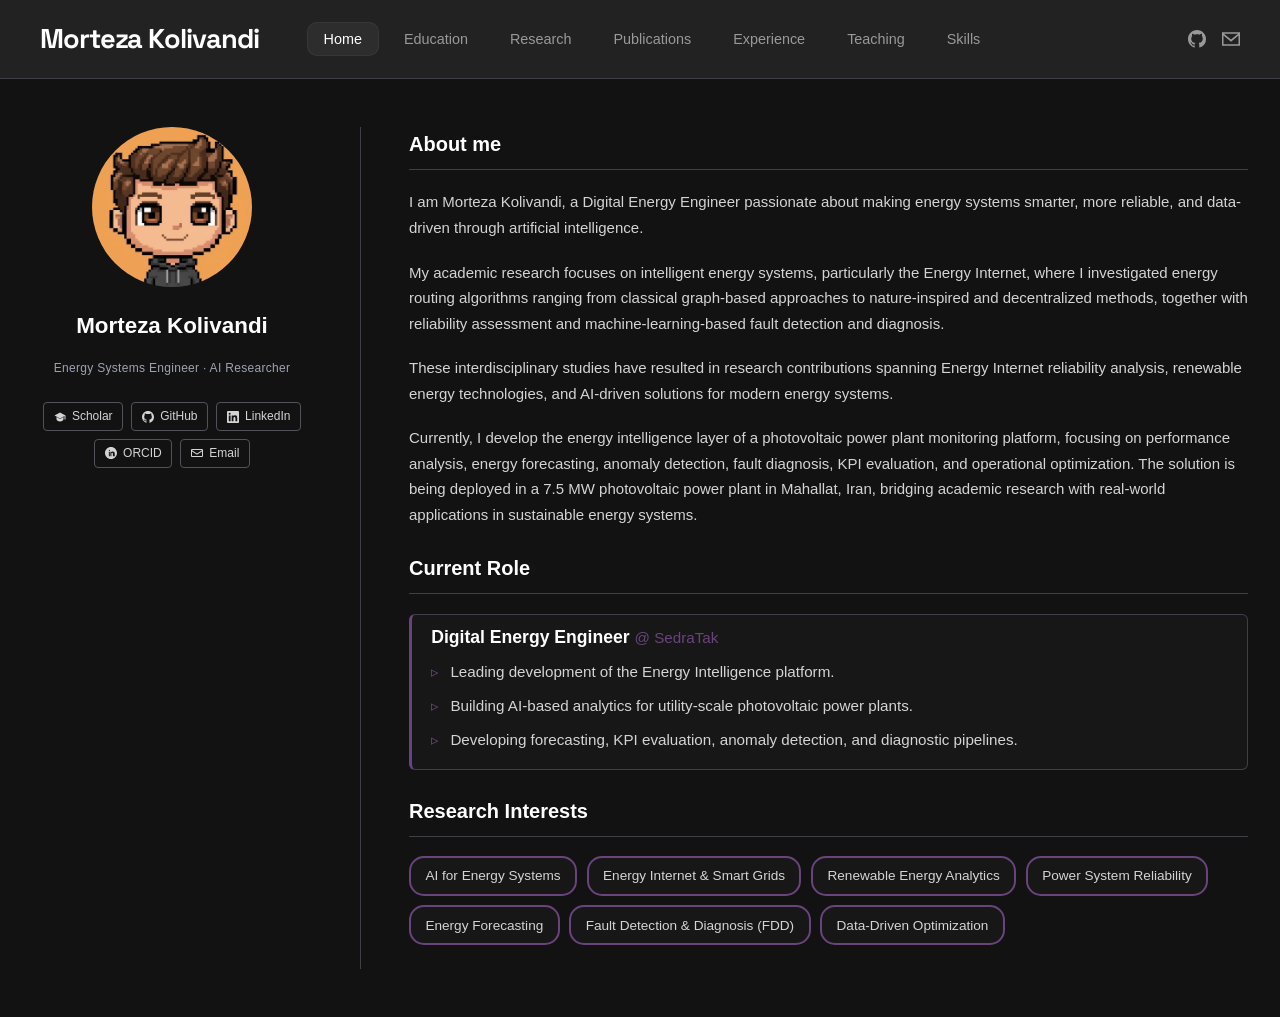
==== index.html @ 804f6b2c "update card pic" ====
<!doctype html>
<html lang="en">
  <head>
    <meta charset="UTF-8" />
    <meta name="viewport" content="width=device-width, initial-scale=1.0" />
    <title>Morteza Kolivandi</title>
    <link rel="stylesheet" href="css/styles.css" />
  </head>
  <body>
    <nav class="navbar">
      <div class="nav-left">
        <a href="#" class="nav-brand">Morteza Kolivandi</a>
        <div class="nav-links">
          <button class="tab-link active" onclick="openTab(event, 'home')">
            Home
          </button>
          <button class="tab-link" onclick="openTab(event, 'education')">
            Education
          </button>
          <button class="tab-link" onclick="openTab(event, 'Research')">
            Research
          </button>
          <button class="tab-link" onclick="openTab(event, 'publications')">
            Publications
          </button>
          <button class="tab-link" onclick="openTab(event, 'experience')">
            Experience
          </button>
          <button class="tab-link" onclick="openTab(event, 'teaching')">
            Teaching
          </button>
          <button class="tab-link" onclick="openTab(event, 'skills')">
            Skills
          </button>
        </div>
      </div>
      <div class="nav-right">
        <a
          href="https://github.com/Mortezano1"
          target="_blank"
          aria-label="GitHub"
        >
          <svg width="18" height="18" viewBox="0 0 24 24" fill="currentColor">
            <path
              d="M12 0C5.37 0 0 5.37 0 12c0 5.31 3.435 9.795 8.205 11.385.6.105.825-.255.825-.57 0-.285-.015-1.23-.015-2.235-3.015.555-3.795-.735-4.035-1.41-.135-.345-.72-1.41-1.23-1.695-.42-.225-1.02-.78-.015-.795.945-.015 1.62.87 1.845 1.23 1.08 1.815 2.805 1.305 3.495.99.105-.78.42-1.305.765-1.605-2.67-.3-5.46-1.335-5.46-5.925 0-1.305.465-2.385 1.23-3.225-.12-.3-.54-1.53.12-3.18 0 0 1.005-.315 3.3 1.23.96-.27 1.98-.405 3-.405s2.04.135 3 .405c2.295-1.56 3.3-1.23 3.3-1.23.66 1.65.24 2.88.12 3.18.765.84 1.23 1.905 1.23 3.225 0 4.605-2.805 5.625-5.475 5.925.435.375.81 1.095.81 2.22 0 1.605-.015 2.895-.015 3.3 0 .315.225.69.825.57A12.02 12.02 0 0024 12c0-6.63-5.37-12-12-12z"
            />
          </svg>
        </a>
        <a href="mailto:mortezakolivandi.ph@gmail.com" aria-label="Email">
          <svg width="18" height="18" viewBox="0 0 24 24" fill="currentColor">
            <path
              d="M0 3v18h24V3H0zm21.518 2L12 12.713 2.482 5h19.036zM2 19V7.183l10 8.392 10-8.392V19H2z"
            />
          </svg>
        </a>
      </div>
    </nav>

    <main class="container">
      <aside class="profile-sidebar">
        <img
          src="assets/images/123.jpeg"
          alt="Morteza Kolivandi"
          class="profile-img"
        />
        <h1 class="profile-name">Morteza Kolivandi</h1>
        <h2 class="profile-subtitle">
          Energy Systems Engineer · AI Researcher
        </h2>
        <div class="social-pills">
          <a
            href="https://scholar.google.com/citations?user=FICYUZIAAAAJ&hl=en&oi=ao"
            class="pill scholar"
            target="_blank"
            rel="noopener noreferrer"
          >
            <svg width="12" height="12" viewBox="0 0 24 24" fill="currentColor">
              <path
                d="M12 3L1 9l11 6 9-4.91V17h2V9L12 3zm0 13L5 12.18V16c0 2.76 3.13 5 7 5s7-2.24 7-5v-3.82L12 16z"
              />
            </svg>
            Scholar
          </a>
          <a
            href="https://github.com/Mortezano1"
            class="pill"
            target="_blank"
            rel="noopener noreferrer"
          >
            <svg width="12" height="12" viewBox="0 0 24 24" fill="currentColor">
              <path
                d="M12 0C5.37 0 0 5.37 0 12c0 5.31 3.435 9.795 8.205 11.385.6.105.825-.255.825-.57 0-.285-.015-1.23-.015-2.235-3.015.555-3.795-.735-4.035-1.41-.135-.345-.72-1.41-1.23-1.695-.42-.225-1.02-.78-.015-.795.945-.015 1.62.87 1.845 1.23 1.08 1.815 2.805 1.305 3.495.99.105-.78.42-1.305.765-1.605-2.67-.3-5.46-1.335-5.46-5.925 0-1.305.465-2.385 1.23-3.225-.12-.3-.54-1.53.12-3.18 0 0 1.005-.315 3.3 1.23.96-.27 1.98-.405 3-.405s2.04.135 3 .405c2.295-1.56 3.3-1.23 3.3-1.23.66 1.65.24 2.88.12 3.18.765.84 1.23 1.905 1.23 3.225 0 4.605-2.805 5.625-5.475 5.925.435.375.81 1.095.81 2.22 0 1.605-.015 2.895-.015 3.3 0 .315.225.69.825.57A12.02 12.02 0 0024 12c0-6.63-5.37-12-12-12z"
              />
            </svg>
            GitHub
          </a>
          <a
            href="https://www.linkedin.com/in/morteza-kolivandi-a50b94207"
            class="pill"
            target="_blank"
            rel="noopener noreferrer"
          >
            <svg width="12" height="12" viewBox="0 0 24 24" fill="currentColor">
              <path
                d="M20.447 20.452h-3.554v-5.569c0-1.328-.027-3.037-1.852-3.037-1.853 0-2.136 1.445-2.136 2.939v5.667H9.351V9h3.414v1.561h.046c.477-.9 1.637-1.85 3.37-1.85 3.601 0 4.267 2.37 4.267 5.455v6.286zM5.337 7.433a2.062 2.062 0 01-2.063-2.065 2.064 2.064 0 112.063 2.065zm1.782 13.019H3.555V9h3.564v11.452zM22.225 0H1.771C.792 0 0 .774 0 1.729v20.542C0 23.227.792 24 1.771 24h20.451C23.2 24 24 23.227 24 22.271V1.729C24 .774 23.2 0 22.222 0h.003z"
              />
            </svg>
            LinkedIn
          </a>
          <a
            href="https://orcid.org/0000-0003-2370-111X"
            class="pill orcid"
            target="_blank"
            rel="noopener noreferrer"
          >
            <svg width="12" height="12" viewBox="0 0 24 24" fill="currentColor">
              <path
                d="M12 0C5.373 0 0 5.373 0 12s5.373 12 12 12 12-5.373 12-12S18.627 0 12 0zm-3.2 5.5a1.2 1.2 0 110 2.4 1.2 1.2 0 010-2.4zm2 13H7.7V9.3h3.1v9.2zm8.1 0h-3.1v-5c0-1.2-.4-2-1.5-2-.8 0-1.2.5-1.4 1-.1.2-.1.5-.1.8v5.2H9.7V9.3h3v1.3c.4-.6 1.2-1.5 3-1.5 2.2 0 3.8 1.4 3.8 4.4v5z"
              />
            </svg>
            ORCID
          </a>
          <a href="mailto:mortezakolivandi.ph@gmail.com" class="pill">
            <svg width="12" height="12" viewBox="0 0 24 24" fill="currentColor">
              <path
                d="M2 4h20a2 2 0 012 2v12a2 2 0 01-2 2H2a2 2 0 01-2-2V6a2 2 0 012-2zm0 2v.5l10 6.5 10-6.5V6H2zm20 12V9l-9.4 6.1a1 1 0 01-1.2 0L2 9v9h20z"
              />
            </svg>
            Email
          </a>
        </div>
      </aside>

      <div class="content-area">
        <section id="home" class="tab-content active">
          <div class="section-block biography-block">
            <h2>About me</h2>
            <p>
              I am Morteza Kolivandi, a Digital Energy Engineer passionate about
              making energy systems smarter, more reliable, and data-driven
              through artificial intelligence.
            </p>
            <p>
              My academic research focuses on intelligent energy systems,
              particularly the Energy Internet, where I investigated energy
              routing algorithms ranging from classical graph-based approaches
              to nature-inspired and decentralized methods, together with
              reliability assessment and machine-learning-based fault detection
              and diagnosis.
            </p>
            <p>
              These interdisciplinary studies have resulted in research
              contributions spanning Energy Internet reliability analysis,
              renewable energy technologies, and AI-driven solutions for modern
              energy systems.
            </p>
            <p>
              Currently, I develop the energy intelligence layer of a
              photovoltaic power plant monitoring platform, focusing on
              performance analysis, energy forecasting, anomaly detection, fault
              diagnosis, KPI evaluation, and operational optimization. The
              solution is being deployed in a 7.5 MW photovoltaic power plant in
              Mahallat, Iran, bridging academic research with real-world
              applications in sustainable energy systems.
            </p>
          </div>

          <div class="section-block">
            <h2>Current Role</h2>
            <div class="role-card">
              <h3 class="role-title">
                Digital Energy Engineer
                <a
                  href="https://sedratak.com"
                  class="role-company"
                  target="_blank"
                  rel="noopener noreferrer"
                >
                  @ SedraTak
                </a>
              </h3>

              <ul class="role-list">
                <li>
                  Leading development of the Energy Intelligence platform.
                </li>
                <li>
                  Building AI-based analytics for utility-scale photovoltaic
                  power plants.
                </li>
                <li>
                  Developing forecasting, KPI evaluation, anomaly detection, and
                  diagnostic pipelines.
                </li>
              </ul>
            </div>
          </div>

          <div class="section-block">
            <h2>Research Interests</h2>

            <div class="tags-container">
              <span class="tag">AI for Energy Systems</span>
              <span class="tag">Energy Internet & Smart Grids</span>
              <span class="tag">Renewable Energy Analytics</span>
              <span class="tag">Power System Reliability</span>
              <span class="tag">Energy Forecasting</span>
              <span class="tag">Fault Detection & Diagnosis (FDD)</span>
              <span class="tag">Data-Driven Optimization</span>
            </div>
          </div>
        </section>

        <section id="education" class="tab-content">
          <div class="education-section-head">
            <div>
              <h2 class="section-title">Education</h2>
              <!-- <p class="section-kicker">ACADEMIC BACKGROUND</p> -->
            </div>

            <div class="education-head-line"></div>
          </div>

          <div class="education-timeline">
            <!-- Master's degree -->
            <article class="education-card education-card-featured">
              <div class="education-marker">
                <div class="education-logo">
                  <img
                    src="assets/images/sharif.png"
                    alt="Sharif University of Technology logo"
                  />
                </div>
              </div>

              <div class="education-content">
                <div class="education-header">
                  <div>
                    <!-- <div class="degree-label">GRADUATE DEGREE</div> -->
                    <h3>M.Sc. in Energy System Engineering</h3>
                    <p class="education-university">
                      Sharif University of Technology
                    </p>
                  </div>

                  <span class="education-date">2020 — 2023</span>
                </div>

                <div class="thesis-box">
                  <!-- <div class="thesis-topline">
                    <span class="thesis-icon">↗</span>
                    <strong>MASTER'S THESIS</strong>
                  </div> -->

                  <h4>
                    Security Analysis and Reliability Evaluation of Energy
                    Internet
                  </h4>

                  <p>
                    Developed a probabilistic framework for reliability
                    assessment of Energy Internet architectures under
                    uncertainty. The research introduced probabilistic energy
                    routing, stochastic modeling of system components, and Monte
                    Carlo simulation to evaluate network resilience and identify
                    critical elements.
                  </p>

                  <a
                    href="/research/probabilistic-energy-routing"
                    class="thesis-link"
                  >
                    Explore research <span>→</span>
                  </a>
                </div>

                <div class="education-tags">
                  <span>Energy Internet</span>
                  <span>Reliability Analysis</span>
                  <span>Probabilistic Modeling</span>
                </div>
              </div>
            </article>

            <!-- Bachelor's degree -->
            <article class="education-card education-card-small">
              <div class="education-marker">
                <div class="education-logo">
                  <img
                    src="assets/images/arak.png"
                    alt="Arak University logo"
                  />
                </div>
              </div>

              <div class="education-content">
                <div class="education-header">
                  <div>
                    <!-- <div class="degree-label">UNDERGRADUATE DEGREE</div> -->
                    <h3>B.Sc. in Physics</h3>
                    <p class="education-university">Arak University</p>
                  </div>

                  <span class="education-date">2015 — 2020</span>
                </div>

                <p class="education-description">
                  Studied fundamental physics, mathematical modeling, and
                  computational methods, providing a strong foundation for
                  interdisciplinary research in energy systems and data-driven
                  engineering.
                </p>

                <div class="education-tags">
                  <span>Physics</span>
                  <span>Mathematical Modeling</span>
                  <span>Scientific Computing</span>
                </div>
              </div>
            </article>
          </div>
        </section>

        <section id="experience" class="tab-content">
          <div class="education-section-head">
            <div>
              <!-- <p class="section-kicker">WORK HISTORY</p> -->
              <h2 class="section-title">Experience</h2>
            </div>
            <div class="education-head-line"></div>
          </div>

          <div class="education-timeline">
            <!-- Job 1: Current Role -->
            <article class="education-card">
              <div class="education-marker">
                <div class="date-range-marker">
                  <span class="date-start">Sep 2025</span>
                  <span class="date-sep">—</span>
                  <span class="date-end current">NOW</span>
                </div>
              </div>

              <div class="education-content">
                <div class="education-header">
                  <div>
                    <h3>Digital Energy Engineer</h3>
                    <p class="education-university">SedraTak</p>
                  </div>
                </div>
                <p class="education-description">
                  Developing AI-driven analytics for a scalable photovoltaic
                  power plant monitoring platform by transforming large-scale
                  SCADA and meteorological data into actionable operational
                  insights. Designed data pipelines, performance analytics,
                  forecasting, anomaly detection, and fault diagnosis modules,
                  enabling continuous performance assessment and data-driven
                  operational optimization. The platform has been successfully
                  deployed at a 7.5 MW solar power plant in Mahallat, serving as
                  the foundation for broader deployment across utility-scale
                  photovoltaic assets.
                </p>
                <a href="/research/xxx" class="thesis-link">
                  Explore research <span>→</span>
                </a>
              </div>
            </article>

            <!-- Job 2: Applied Energy Analyst -->
            <article class="education-card">
              <div class="education-marker">
                <div class="date-range-marker">
                  <span class="date-start">Jan 2025</span>
                  <span class="date-sep">—</span>
                  <span class="date-end">Aug 2025</span>
                </div>
              </div>

              <div class="education-content">
                <div class="education-header">
                  <div>
                    <h3>Applied Energy Analyst</h3>
                    <p class="education-university">
                      Sharif Energy, Water and Environment Institute (SEWEI)
                    </p>
                  </div>
                </div>
                <p class="education-description">
                  Developed and spearheaded an executive plan to transform the
                  SEWEI building into a Green Building. This involved a
                  comprehensive energy audit and predictive modeling to optimize
                  efficiency, resulting in the proposed deployment of 100 kW
                  rooftop PVs and a 15% reduction in annual energy consumption.
                </p>
              </div>
            </article>

            <!-- Job 3: R&D Engineer -->
            <article class="education-card">
              <div class="education-marker">
                <div class="date-range-marker">
                  <span class="date-start">2023</span>
                  <!-- <span class="date-sep">—</span>
                  <span class="date-end">2023</span> -->
                </div>
              </div>

              <div class="education-content">
                <div class="education-header">
                  <div>
                    <h3>Research and Development Engineer</h3>
                    <p class="education-university">
                      Sharif University of Technology
                    </p>
                  </div>
                </div>
                <p class="education-description">
                  Developed and validated a robust FDD model (Tree-Based ML) for
                  CO2 refrigeration systems. Achieved 99% F1-score using minimal
                  sensors (RFA) and demonstrated superior resilience: 85%
                  accuracy under 3 dB noise and 79% performance retention under
                  sensor failure (XGBoost).
                </p>
              </div>
            </article>

            <!-- Job 4: Consulting Projects -->
            <article class="education-card">
              <div class="education-marker">
                <div class="date-range-marker">
                  <span class="date-start">2021</span>
                  <span class="date-sep">—</span>
                  <span class="date-end">2023</span>
                </div>
              </div>

              <div class="education-content">
                <div class="education-header">
                  <div>
                    <h3>Consulting Research Projects</h3>
                    <p class="education-university">
                      Net-Zero Energy Building Optimization
                    </p>
                  </div>
                </div>
                <p class="education-description">
                  Applied Multi-Objective Mixed-Integer Linear Programming
                  (MILP) in GAMS to optimize NZEB design and operational
                  parameters, with a specific focus on differences in consumer
                  behavior across diverse climate conditions.
                </p>
              </div>
            </article>
          </div>
        </section>

        <section id="skills" class="tab-content">
          <div class="skill-tree" id="skillTree">
            <div class="skill-tree-trunk"></div>

            <ul class="skill-branch-list">
              <!-- Energy Engineering -->
              <li class="skill-branch" data-index="01">
                <button class="skill-branch-toggle" aria-expanded="false">
                  <span class="skill-branch-dot"></span>
                  <span class="skill-branch-label">Energy Engineering</span>
                  <span class="skill-branch-caret">
                    <svg width="14" height="14" viewBox="0 0 24 24" fill="none">
                      <path
                        d="M9 6l6 6-6 6"
                        stroke="currentColor"
                        stroke-width="2.2"
                        stroke-linecap="round"
                        stroke-linejoin="round"
                      />
                    </svg>
                  </span>
                </button>

                <div class="skill-leaf-wrapper">
                  <ul class="skill-leaf-list">
                    <li>
                      <span class="skill-leaf-connector"></span
                      ><span class="skill-leaf-text"
                        >Smart Grids & Energy Internet</span
                      >
                    </li>
                    <li>
                      <span class="skill-leaf-connector"></span
                      ><span class="skill-leaf-text">Photovoltaic Systems</span>
                    </li>
                    <li>
                      <span class="skill-leaf-connector"></span
                      ><span class="skill-leaf-text"
                        >Distributed Energy Resources</span
                      >
                    </li>
                    <li>
                      <span class="skill-leaf-connector"></span
                      ><span class="skill-leaf-text"
                        >Power System Reliability</span
                      >
                    </li>
                    <li>
                      <span class="skill-leaf-connector"></span
                      ><span class="skill-leaf-text">Energy Storage</span>
                    </li>
                    <li>
                      <span class="skill-leaf-connector"></span
                      ><span class="skill-leaf-text"
                        >Building Energy Systems</span
                      >
                    </li>
                  </ul>
                </div>
              </li>

              <!-- Artificial Intelligence -->
              <li class="skill-branch" data-index="02">
                <button class="skill-branch-toggle" aria-expanded="false">
                  <span class="skill-branch-dot"></span>
                  <span class="skill-branch-label"
                    >Artificial Intelligence</span
                  >
                  <span class="skill-branch-caret">
                    <svg width="14" height="14" viewBox="0 0 24 24" fill="none">
                      <path
                        d="M9 6l6 6-6 6"
                        stroke="currentColor"
                        stroke-width="2.2"
                        stroke-linecap="round"
                        stroke-linejoin="round"
                      />
                    </svg>
                  </span>
                </button>

                <div class="skill-leaf-wrapper">
                  <ul class="skill-leaf-list">
                    <li>
                      <span class="skill-leaf-connector"></span
                      ><span class="skill-leaf-text">Machine Learning</span>
                    </li>
                    <li>
                      <span class="skill-leaf-connector"></span
                      ><span class="skill-leaf-text"
                        >Time-Series Forecasting</span
                      >
                    </li>
                    <li>
                      <span class="skill-leaf-connector"></span
                      ><span class="skill-leaf-text"
                        >Fault Detection & Diagnosis</span
                      >
                    </li>
                    <li>
                      <span class="skill-leaf-connector"></span
                      ><span class="skill-leaf-text">Anomaly Detection</span>
                    </li>
                    <li>
                      <span class="skill-leaf-connector"></span
                      ><span class="skill-leaf-text">Predictive Analytics</span>
                    </li>
                    <li>
                      <span class="skill-leaf-connector"></span
                      ><span class="skill-leaf-text">Deep Learning</span>
                    </li>
                  </ul>
                </div>
              </li>

              <!-- Scientific Computing -->
              <li class="skill-branch" data-index="03">
                <button class="skill-branch-toggle" aria-expanded="false">
                  <span class="skill-branch-dot"></span>
                  <span class="skill-branch-label">Mathematical Modeling</span>
                  <span class="skill-branch-caret">
                    <svg width="14" height="14" viewBox="0 0 24 24" fill="none">
                      <path
                        d="M9 6l6 6-6 6"
                        stroke="currentColor"
                        stroke-width="2.2"
                        stroke-linecap="round"
                        stroke-linejoin="round"
                      />
                    </svg>
                  </span>
                </button>

                <div class="skill-leaf-wrapper">
                  <ul class="skill-leaf-list">
                    <li>
                      <span class="skill-leaf-connector"></span
                      ><span class="skill-leaf-text">Optimization</span>
                    </li>
                    <li>
                      <span class="skill-leaf-connector"></span
                      ><span class="skill-leaf-text">Stochastic Modeling</span>
                    </li>
                    <li>
                      <span class="skill-leaf-connector"></span
                      ><span class="skill-leaf-text">Graph Theory</span>
                    </li>
                    <li>
                      <span class="skill-leaf-connector"></span
                      ><span class="skill-leaf-text"
                        >Monte Carlo Simulation</span
                      >
                    </li>
                    <li>
                      <span class="skill-leaf-connector"></span
                      ><span class="skill-leaf-text"
                        >Uncertainty Quantification</span
                      >
                    </li>
                    <li>
                      <span class="skill-leaf-connector"></span
                      ><span class="skill-leaf-text">Network Modeling</span>
                    </li>
                    <li>
                      <span class="skill-leaf-connector"></span
                      ><span class="skill-leaf-text">Multi-Agent Systems</span>
                    </li>
                  </ul>
                </div>
              </li>

              <!-- Software & Data Engineering -->
              <li class="skill-branch" data-index="04">
                <button class="skill-branch-toggle" aria-expanded="false">
                  <span class="skill-branch-dot"></span>
                  <span class="skill-branch-label"
                    >Software & Data Engineering</span
                  >
                  <span class="skill-branch-caret">
                    <svg width="14" height="14" viewBox="0 0 24 24" fill="none">
                      <path
                        d="M9 6l6 6-6 6"
                        stroke="currentColor"
                        stroke-width="2.2"
                        stroke-linecap="round"
                        stroke-linejoin="round"
                      />
                    </svg>
                  </span>
                </button>

                <div class="skill-leaf-wrapper">
                  <ul class="skill-leaf-list">
                    <li>
                      <span class="skill-leaf-connector"></span
                      ><span class="skill-leaf-text">Python & FastAPI</span>
                    </li>
                    <li>
                      <span class="skill-leaf-connector"></span
                      ><span class="skill-leaf-text"
                        >PostgreSQL & TimescaleDB</span
                      >
                    </li>
                    <li>
                      <span class="skill-leaf-connector"></span
                      ><span class="skill-leaf-text">REST APIs</span>
                    </li>
                    <li>
                      <span class="skill-leaf-connector"></span
                      ><span class="skill-leaf-text"
                        >SCADA Data Processing</span
                      >
                    </li>
                    <li>
                      <span class="skill-leaf-connector"></span
                      ><span class="skill-leaf-text">Docker & Linux</span>
                    </li>
                    <li>
                      <span class="skill-leaf-connector"></span
                      ><span class="skill-leaf-text">Git</span>
                    </li>
                  </ul>
                </div>
              </li>
            </ul>
          </div>
        </section>

        <section id="Research" class="tab-content">
          <div class="education-section-head">
            <div>
              <!-- <p class="section-kicker">SCIENTIFIC CONTRIBUTIONS</p> -->
              <h2 class="section-title">Research</h2>
            </div>
            <div class="education-head-line"></div>
          </div>

          <div class="research-grid">
            <article class="research-card">
              <div class="research-image-wrapper">
                <img
                  src="assets/images/IEEE9Bus.png"
                  alt="Probabilistic Energy Routing"
                  class="research-image"
                />
                <div class="research-tag">ENERGY INTERNET</div>
              </div>
              <div class="research-info">
                <h3 class="research-card-title">
                  Probabilistic Energy Routing
                </h3>
                <p class="research-card-summary">
                  Developing reliable routing frameworks for Energy Internet
                  platforms, leveraging probabilistic modeling to manage load
                  uncertainty.
                </p>

                <div class="research-action-area">
                  <a
                    href="/research/probabilistic-energy-routing"
                    class="thesis-link"
                  >
                    <span>Read Project Details</span>
                    <svg
                      xmlns="http://www.w3.org/2000/svg"
                      width="16"
                      height="16"
                      viewBox="0 0 24 24"
                      fill="none"
                      stroke="currentColor"
                      stroke-width="2"
                      stroke-linecap="round"
                      stroke-linejoin="round"
                    >
                      <line x1="7" y1="17" x2="17" y2="7"></line>
                      <polyline points="7 7 17 7 17 17"></polyline>
                    </svg>
                  </a>
                </div>
              </div>
            </article>

            <!-- کارت دوم -->
            <article class="research-card">
              <div class="research-image-wrapper">
                <img
                  src="assets/images/research-reliability.jpg"
                  alt="PV Reliability Assessment"
                  class="research-image"
                />
                <div class="research-tag">RELIABILITY</div>
              </div>
              <div class="research-info">
                <h3 class="research-card-title">PV Reliability Assessment</h3>
                <p class="research-card-summary">
                  Fault Detection and Diagnosis (FDD) algorithms for large-scale
                  photovoltaic installations, optimizing operational lifetime.
                </p>
                <div class="research-action-area">
                  <a href="/research/pv-reliability" class="thesis-link">
                    <span>Read Project Details</span>
                    <svg
                      xmlns="http://www.w3.org/2000/svg"
                      width="16"
                      height="16"
                      viewBox="0 0 24 24"
                      fill="none"
                      stroke="currentColor"
                      stroke-width="2"
                      stroke-linecap="round"
                      stroke-linejoin="round"
                    >
                      <line x1="7" y1="17" x2="17" y2="7"></line>
                      <polyline points="7 7 17 7 17 17"></polyline>
                    </svg>
                  </a>
                </div>
              </div>
            </article>

            <!-- کارت سوم -->
            <article class="research-card">
              <div class="research-image-wrapper">
                <img
                  src="assets/images/research-quantum.jpg"
                  alt="Quantum Thermodynamics"
                  class="research-image"
                />
                <div class="research-tag">PHYSICS</div>
              </div>
              <div class="research-info">
                <h3 class="research-card-title">Quantum Thermodynamics</h3>
                <p class="research-card-summary">
                  Investigating fundamental quantum mechanics limits on energy
                  exchange and thermal equilibrium in micro-scale routing
                  devices.
                </p>
                <div class="research-action-area">
                  <a href="/research/quantum-thermo" class="thesis-link">
                    <span>Explore Theory</span>
                    <svg
                      xmlns="http://www.w3.org/2000/svg"
                      width="16"
                      height="16"
                      viewBox="0 0 24 24"
                      fill="none"
                      stroke="currentColor"
                      stroke-width="2"
                      stroke-linecap="round"
                      stroke-linejoin="round"
                    >
                      <line x1="7" y1="17" x2="17" y2="7"></line>
                      <polyline points="7 7 17 7 17 17"></polyline>
                    </svg>
                  </a>
                </div>
              </div>
            </article>

            <article class="research-card">
              <div class="research-image-wrapper">
                <img
                  src="assets/images/stochastic-optimization-energy-hub/ConsumptionProfile.png"
                  alt="Stochastic Optimization in Multi-Carrier Energy Hub"
                  class="research-image"
                />
                <div class="research-tag">STOCHASTIC OPTIMIZATION</div>
              </div>
              <div class="research-info">
                <h3 class="research-card-title">
                  Stochastic Optimization in Multi-Carrier Energy Hub
                </h3>
                <p class="research-card-summary">
                  Developed a robust stochastic optimization framework for
                  multi-carrier energy hubs, incorporating electrical energy
                  storage degradation to improve long-term planning and achieve
                  a 7.4% improvement in economic performance.
                </p>

                <div class="research-action-area">
                  <a
                    href="/research/stochastic-optimization-energy-hub/"
                    class="thesis-link"
                  >
                    <span>Read Project Details</span>
                    <svg
                      xmlns="http://www.w3.org/2000/svg"
                      width="16"
                      height="16"
                      viewBox="0 0 24 24"
                      fill="none"
                      stroke="currentColor"
                      stroke-width="2"
                      stroke-linecap="round"
                      stroke-linejoin="round"
                    >
                      <line x1="7" y1="17" x2="17" y2="7"></line>
                      <polyline points="7 7 17 7 17 17"></polyline>
                    </svg>
                  </a>
                </div>
              </div>
            </article>
          </div>
        </section>

        <section id="publications" class="tab-content">
          <div class="education-section-head">
            <div>
              <h2 class="section-title">Publications</h2>
            </div>
            <div class="education-head-line"></div>
          </div>

          <!-- 1. Preprints & Ongoing Research -->
          <div class="publication-group">
            <h3 class="publication-group-title">Ongoing Research</h3>

            <ul class="publication-list">
              <li class="publication-item">
                <span class="publication-year">Ongoing</span>

                <div class="publication-body">
                  <h3 class="publication-title">
                    Enhancing Energy Internet Efficiency: Probabilistic Energy
                    Routing and Reliability Assessment Using Graph Theory
                  </h3>

                  <p class="publication-authors">
                    <strong>M. Kolivandi</strong> and A. R. Ghahnavieh
                  </p>

                  <p class="publication-venue">
                    <em>In preparation</em>
                  </p>

                  <div class="publication-links">
                    <button
                      type="button"
                      class="publication-link abstract-btn"
                      aria-expanded="false"
                      onclick="toggleAbstract(this)"
                    >
                      Abstract
                    </button>
                  </div>

                  <div class="abstract-content">
                    <p>
                      This ongoing research develops a graph-theoretic framework
                      for probabilistic energy routing in local Energy Internet
                      systems. The study aims to improve operational efficiency
                      while assessing network reliability under uncertain
                      generation, demand, and component availability.
                    </p>
                  </div>
                </div>
              </li>
              <li class="publication-item">
                <span class="publication-year">2025</span>

                <div class="publication-body">
                  <h3 class="publication-title">
                    Enhancing Fault Detection in CO2 Refrigeration Systems:
                    Optimal Sensor Selection and Robustness Analysis Using
                    Tree-Based Machine Learning
                  </h3>

                  <p class="publication-authors">
                    M. K. Farahani, <strong>M. Kolivandi</strong>, A. R.
                    Ghahnavieh, and M. Talaei
                  </p>

                  <p class="publication-venue">
                    <em>arXiv:2503.17694</em>, 2025
                  </p>

                  <div class="publication-links">
                    <a
                      href="https://doi.org/10.48550/arXiv.2503.17694"
                      target="_blank"
                      rel="noopener noreferrer"
                      class="publication-link"
                    >
                      DOI
                    </a>

                    <button
                      type="button"
                      class="publication-link abstract-btn"
                      aria-expanded="false"
                      onclick="toggleAbstract(this)"
                    >
                      Abstract
                    </button>
                  </div>

                  <div class="abstract-content">
                    <p>
                      This study investigates the reliability and robustness of
                      data-driven Fault Detection and Diagnosis (FDD) models for
                      CO2 refrigeration systems (CO2-RS) in supermarkets,
                      focusing on optimal sensor selection and resilience
                      against sensor noise. Employing tree-based machine
                      learning algorithms—Random Forest (RF), XGBoost, CatBoost,
                      and LightGBM—we developed FDD models to classify six
                      common faults in a laboratory-scale CO2-RS. The Recursive
                      Feature Addition (RFA) approach identified optimal sensor
                      sets, achieving a 99% F1-score with minimal sensors: four
                      for RF, seven for XGBoost, five for CatBoost, and five for
                      LightGBM. Condenser-side sensors consistently ranked as
                      critical for fault detection. Robustness was assessed by
                      injecting Additive White Gaussian Noise (AWGN) at a
                      signal-to-noise ratio (SNR) of 3 dB into the most
                      important sensor, with XGBoost demonstrating superior
                      resilience at 85.24%, followed by CatBoost (57.07%),
                      LightGBM (49.1%), and RF (49.46%). Sensitivity analysis
                      across high-SNR (10 dB), low-SNR (0 dB), and sensor
                      failure scenarios revealed XGBoost’s robustnesspeaking at
                      90.23% and retaining 79% under failure, contrasting with
                      sharper declines in other models. These findings highlight
                      a trade-off between sensor count, cost, and reliability,
                      with larger ensembles enhancing noise resilience. This
                      work bridges gaps in FDD literature by integrating sensor
                      optimization with comprehensive robustness analysis,
                      offering a practical framework for improving energy
                      efficiency and fault management in CO2-RS. Future efforts
                      could explore adaptive SNR thresholds and redundant sensor
                      configurations to enhance real-world applicability.
                    </p>
                  </div>
                </div>
              </li>
            </ul>
          </div>

          <!-- 2. Journal Publications -->
          <div class="publication-group">
            <h3 class="publication-group-title">Journal Publications</h3>

            <ul class="publication-list">
              <li class="publication-item">
                <span class="publication-year">2023</span>

                <div class="publication-body">
                  <h3 class="publication-title">
                    Investigations of Performance Improvements on the Evacuated
                    Tube Solar Collector with and Without the Incorporation of
                    Preheater through Various Engineering Approaches
                  </h3>

                  <p class="publication-authors">
                    S. H. Danook, H. A. Z. AL-bonsrulah, V. Raja,
                    <strong>M. Kolivandi</strong>, A. Aghadadashi, and M.
                    Al-Bahrani
                  </p>

                  <p class="publication-venue">
                    <em>IET Renewable Power Generation</em>, vol. 17, no. 3, pp.
                    563–578, Feb. 2023
                  </p>

                  <div class="publication-links">
                    <a
                      href="https://doi.org/10.1049/RPG2.12615"
                      target="_blank"
                      rel="noopener noreferrer"
                      class="publication-link"
                    >
                      DOI
                    </a>

                    <button
                      type="button"
                      class="publication-link abstract-btn"
                      aria-expanded="false"
                      onclick="toggleAbstract(this)"
                    >
                      Abstract
                    </button>
                  </div>

                  <div class="abstract-content">
                    <p>
                      Solar irradiation is a clean form of energy, and
                      absorption cooling systems powered by solar energy allow
                      for significant energy savings. In the future, the demand
                      for renewable energy may be the most effective way to
                      serve clean energy, especially in Iraq, which has an
                      excellent geographical location. In this research work,
                      the performances of solar collector with and without of
                      preheater have been evaluated. When compared to flat plate
                      collectors at temperatures above 80°C, glass evacuated
                      tube solar collectors provide the combined effects of a
                      highly selective surface coating and vacuum insulation of
                      the absorber element, resulting in a high heat extraction
                      efficiency. Firstly, the Evacuated Vacuum Tube Solar
                      Collector (EVTSC) was tested through experimentation.
                      Secondly, Computational Fluid Dynamics (CFD) approach has
                      been involved in this EVTSC system and thereby the
                      conductive, convective and radiation based heat transfers
                      are computed. Additionally, all possible with inclusive
                      preheater cases are computationally investigated,
                      thereafter the comprehensive report is prepared though
                      validated computational procedures. Finally, the maximum
                      efficiency is observed to be 53% without using a preheater
                      and 61.8% with the usage of the preheater. The increase in
                      efficiency using the preheater is found to be 16.6%.
                    </p>
                  </div>
                </div>
              </li>
            </ul>
          </div>

          <!-- 3. Conference Proceedings -->
          <div class="publication-group">
            <h3 class="publication-group-title">Conference Proceedings</h3>

            <ul class="publication-list">
              <li class="publication-item">
                <span class="publication-year">2024</span>

                <div class="publication-body">
                  <h3 class="publication-title">
                    Probabilistic Energy Routing Algorithm Enabling Reliability
                    Assessment in Local Energy Internet
                  </h3>

                  <p class="publication-authors">
                    <strong>M. Kolivandi</strong>, M. K. Farahani, and A. R.
                    Ghahnavieh
                  </p>

                  <p class="publication-venue">
                    In
                    <em
                      >Proceedings of the 9th International Conference on
                      Technology and Energy Management (ICTEM)</em
                    >, 2024
                  </p>

                  <div class="publication-links">
                    <a
                      href="https://doi.org/10.1109/ICTEM60690.2024.10631934"
                      target="_blank"
                      rel="noopener noreferrer"
                      class="publication-link"
                    >
                      DOI
                    </a>

                    <button
                      type="button"
                      class="publication-link abstract-btn"
                      aria-expanded="false"
                      onclick="toggleAbstract(this)"
                    >
                      Abstract
                    </button>
                  </div>

                  <div class="abstract-content">
                    <p>
                      Energy systems require a network to effectively connect
                      various technologies and ensure correct integration from
                      supply to demand for maximum utilization as technologies
                      advance at an increasing rate. The Energy Internet (EI)
                      concept has been developed as a framework for
                      interconnecting all the technologies which aims to enhance
                      energy transmission efficiency and optimize power
                      dispatching. Since the Energy Router (ER) is the main
                      equipment for the EI, adoption of an effective energy
                      routing algorithm is crucial for efficient power
                      transmission across the EI network. This study proposes a
                      Probabilistic Energy Routing (PER) that determines the
                      optimal route based on the probability of failure and
                      reliability indices for further evaluation. The
                      significance of this issue becomes noticeable during
                      critical power transmission, such as when delivering
                      energy to hospitals. The PER method considers the
                      challenges of congestion management, failure in power
                      transmission lines, and ERs, which can have multiple
                      sources, and solves the problem as a whole in cases of
                      transmission from several suppliers. To improve the
                      simulation in electricity transmission lines, a load is
                      effectively represented by the normal distribution
                      function. Subsequently, case evaluations that demonstrate
                      the applicability of the suggested strategy are used to
                      validate the routing system.
                    </p>
                  </div>
                </div>
              </li>

              <li class="publication-item">
                <span class="publication-year">2024</span>

                <div class="publication-body">
                  <h3 class="publication-title">
                    Comparative Analysis of Energy Efficiency Evaluation Methods
                    for Buildings: ISO 13790 vs. EnergyPlus Simulation
                  </h3>

                  <p class="publication-authors">
                    M. K. Farahani, <strong>M. Kolivandi</strong>, and A. R.
                    Ghahnavieh
                  </p>

                  <p class="publication-venue">
                    In
                    <em
                      >Proceedings of the 9th International Conference on
                      Technology and Energy Management (ICTEM)</em
                    >, 2024
                  </p>

                  <div class="publication-links">
                    <a
                      href="https://doi.org/10.1109/ICTEM60690.2024.10631972"
                      target="_blank"
                      rel="noopener noreferrer"
                      class="publication-link"
                    >
                      DOI
                    </a>

                    <button
                      type="button"
                      class="publication-link abstract-btn"
                      aria-expanded="false"
                      onclick="toggleAbstract(this)"
                    >
                      Abstract
                    </button>
                  </div>

                  <div class="abstract-content">
                    <p>
                      In light of global efforts to enhance building energy
                      efficiency and foster sustainable practices, the
                      establishment of standardized methodologies for evaluating
                      energy performance has gained international attention. The
                      study employs the ISO 13790 method to scrutinize monthly
                      heating energy calculations, with rigorous validation
                      through dynamic simulation using EnergyPlus software.
                      Focusing on the Energy faculty at Sharif University of
                      Technology as a case study, the study unveils significant
                      disparities between the heating energy estimations derived
                      from the ISO 13790 standard and dynamic simulation.
                      Intriguingly, this investigation extends its purview to
                      diverse geographic contexts, encompassing the cities of
                      Tehran, Tabriz, and Kashan, as well as orientations in all
                      four cardinal directions. The findings, assessed using
                      relative error and root mean square error metrics,
                      illuminate the variances in computed energy demands,
                      providing valuable insights into the accuracy of the ISO
                      13790 approach.
                    </p>
                  </div>
                </div>
              </li>

              <li class="publication-item">
                <span class="publication-year">2023</span>

                <div class="publication-body">
                  <h3 class="publication-title">
                    Numerical and Analytical Approaches to Assessing the
                    Reliability of Routing Algorithm in Energy Internet
                  </h3>

                  <p class="publication-authors">
                    <strong>M. Kolivandi</strong> and A. R. Ghahnavieh
                  </p>

                  <p class="publication-venue">
                    In
                    <em
                      >Proceedings of the 7th International Conference on
                      Reliability and Safety Engineering (ICRSE)</em
                    >, Sep. 2023
                  </p>

                  <div class="publication-links">
                    <button
                      type="button"
                      class="publication-link abstract-btn"
                      aria-expanded="false"
                      onclick="toggleAbstract(this)"
                    >
                      Abstract
                    </button>
                  </div>

                  <div class="abstract-content">
                    <p>
                      The Energy Internet (EI) is a comprehensive and integrated
                      system that encompasses various aspects of energy
                      production, storage, transmission, conversion, and
                      utilization. It involves a diverse set of technologies
                      such as resources, devices, equipment, systems,
                      communication, and information. A suitable index
                      evaluation method that covers three dimensions: energy,
                      economy, and network-system needs to be established to
                      evaluate the performance and development of the EI in
                      different regions and scenarios. Such a method can provide
                      guidance and feedback for the optimization and
                      sustainability of the EI. In this article, one aspect of
                      the index evaluation method is focused on: the reliability
                      assessment of a local EI that incorporates multiple energy
                      systems. The power system is considered as the core
                      component of the local EI and its interaction with other
                      energy systems such as heat and gas are examined. The
                      problem of power transmission failures that may occur due
                      to various factors such as weather conditions and
                      equipment faults. A reliability assessment method that
                      considers multiple power suppliers with different
                      transmission paths and load distributions is proposed
                      which is assessed through Monte Carlo simulation and
                      Markov model. The normal distribution function is used to
                      model the load fluctuations in each transmission line and
                      the power allocation among different paths is optimized.
                      the case study is then presented to demonstrate the
                      effectiveness and applicability of the proposed method.
                      The results show that by using two transmission paths with
                      equal power ratios, the power loss can be significantly
                      reduced and the reliability of power delivery can be
                      improved when there is a high load demand on the lines.
                    </p>
                  </div>
                </div>
              </li>
            </ul>
          </div>
        </section>
        <section id="teaching" class="tab-content">
          <div class="education-section-head">
            <div>
              <h2 class="section-title">Teaching Experience</h2>
            </div>
            <div class="education-head-line"></div>
          </div>

          <div class="education-timeline">
            <!-- Course 1: Reliability and Risk Analysis -->
            <article class="education-card">
              <div class="education-marker">
                <div class="date-range-marker">
                  <span class="date-start">Spring</span>
                  <span class="date-end">2023</span>
                </div>
              </div>
              <div class="education-content">
                <div class="education-header">
                  <div>
                    <h3>Teaching Assistant</h3>
                    <p class="education-university">
                      Reliability and Risk Analysis | Department of Energy
                      Engineering, Sharif University of Technology
                    </p>
                  </div>
                </div>
                <p class="education-description">
                  Conducted comprehensive weekly review sessions, holding
                  interactive problem-solving workshops, and facilitated the
                  core delivery of probabilistic risk evaluation methods.
                  Managed student evaluations by designing and grading academic
                  assignments, midterms, and final project submissions.
                </p>
                <div class="education-tags">
                  <span>Reliability Analysis</span>
                  <span>Risk Assessment</span>
                  <span>Probabilistic Modeling</span>
                  <span>Fault Tree Analysis (FTA)</span>
                </div>
              </div>
            </article>
            <!-- Course 3: Energy Management in Building -->
            <article class="education-card">
              <div class="education-marker">
                <div class="date-range-marker">
                  <span class="date-start">Fall</span>
                  <span class="date-end">2022</span>
                </div>
              </div>
              <div class="education-content">
                <div class="education-header">
                  <div>
                    <h3>Teaching Assistant</h3>
                    <p class="education-university">
                      Energy Management in Building | Department of Energy
                      Engineering, Sharif University of Technology
                    </p>
                  </div>
                </div>
                <p class="education-description">
                  Prepared and delivered weekly interactive tutorials focusing
                  on building physics, energy-efficient HVAC designs, and
                  building performance analysis. Directly guided undergraduate
                  and graduate students in building energy simulation modeling
                  using professional software, and assessed final project
                  reports and homework submissions.
                </p>
                <div class="education-tags">
                  <span>Energy Efficiency</span>
                  <span>EnergyPlus</span>
                  <span>Building Simulation</span>
                  <span>HVAC Optimization</span>
                </div>
              </div>
            </article>
            <!-- Course 2: Process Engineering -->
            <article class="education-card">
              <div class="education-marker">
                <div class="date-range-marker">
                  <span class="date-start">Fall</span>
                  <span class="date-end">2022</span>
                </div>
              </div>
              <div class="education-content">
                <div class="education-header">
                  <div>
                    <h3>Teaching Assistant</h3>
                    <p class="education-university">
                      Process Engineering | Department of Energy Engineering,
                      Sharif University of Technology
                    </p>
                  </div>
                </div>
                <p class="education-description">
                  Instructed fundamental concepts of mass and energy balances
                  alongside chemical thermodynamics. Provided dedicated academic
                  mentorship as a group project advisor, reviewing complex
                  homework solutions, grading final project reports, and helping
                  students apply process engineering principles to real-world
                  systems.
                </p>
                <div class="education-tags">
                  <span>Mass & Energy Balance</span>
                  <span>Thermodynamics</span>
                  <span>Process Simulation</span>
                  <span>System Optimization</span>
                </div>
              </div>
            </article>
          </div>
        </section>
      </div>
    </main>
    <script src="js/main.js"></script>
  </body>
</html>
---- css/styles.css ----
/* ==========================================================================
   Base Colors & Reset
   ========================================================================== */
@import url("https://fonts.googleapis.com/css2?family=Space+Grotesk:wght@500;600;700&display=swap");

:root {
  --bg-color: #131212;
  --nav-bg: #222222;
  --text-main: #d4d4d4;
  --text-heading: #ffffff;
  --accent-color: #69447c;
  --border-color: #3f3f46;
  --pill-border: #52525b;
  --pill-hover: #171717;
  --text-muted: #9ca3af;
}

* {
  box-sizing: border-box;
  margin: 0;
  padding: 0;
}

body {
  font-family:
    -apple-system, BlinkMacSystemFont, "Segoe UI", Roboto, Helvetica, Arial,
    sans-serif;
  background-color: var(--bg-color);
  color: var(--text-main);
  line-height: 1.7;
  font-size: 15px;
  -webkit-font-smoothing: antialiased;
}

/* ==========================================================================
   Typography & Links
   ========================================================================== */
h1,
h2,
h3 {
  color: var(--text-heading);
  font-weight: 600;
}

.profile-name {
  font-size: 2.2rem;
  font-weight: 700;
  line-height: 1.1;
  margin-bottom: 0.25rem;
  color: var(--text-heading);
}

.profile-subtitle {
  font-weight: 400;
  font-size: 12px;
  color: var(--text-muted);
  margin: 0 0 1.5rem;
  letter-spacing: 0.3px;
}

a {
  color: var(--text-main);
  text-decoration: none;
  transition: color 0.2s ease;
}

p a {
  color: var(--accent-color);
}

p a:hover {
  text-decoration: underline;
}

/* ==========================================================================
   Navigation Bar (Modern Pill Buttons)
   ========================================================================== */
.navbar {
  display: flex;
  justify-content: space-between;
  align-items: center;
  padding: 1rem 2.5rem;
  background-color: var(--nav-bg);
  border-bottom: 1px solid var(--border-color);
}

.nav-left {
  display: flex;
  align-items: center;
  gap: 3rem;
}

.nav-brand {
  font-family: "Space Grotesk", sans-serif;
  font-weight: 700;
  font-size: clamp(1.7rem, 8vw, 25px);
  letter-spacing: -0.04em;
  color: var(--text-heading);
}

.nav-links {
  display: flex;
  gap: 0.5rem;
  align-items: center;
}

.tab-link {
  background: transparent;
  border: 1px solid transparent;
  font-size: 0.9rem;
  font-weight: 500;
  color: #999;
  cursor: pointer;
  font-family: inherit;
  padding: 0.5rem 1rem;
  border-radius: 10px;
  transition: all 0.3s ease;
}

.tab-link:hover {
  color: var(--text-heading);
  background-color: rgba(255, 255, 255, 0.05);
}

.tab-link.active {
  color: var(--text-heading);
  background-color: rgba(255, 255, 255, 0.05);
  border: 1px solid rgba(255, 255, 255, 0.05);
}

.nav-right {
  display: flex;
  gap: 1rem;
  align-items: center;
}

.nav-right a {
  color: #999;
  display: flex;
  align-items: center;
  transition: color 0.2s ease;
}

.nav-right a:hover {
  color: var(--text-heading);
}

/* ==========================================================================
   Main Layout & Single Column Logic
   ========================================================================== */
.container {
  max-width: 1400px;
  margin: 3rem auto;
  padding: 0 2rem;
  display: grid;
  grid-template-columns: 280px 1fr;
  gap: 3rem;
  transition: all 0.2s ease-in-out;
}

.container.single-column {
  max-width: 1300px;
  grid-template-columns: 1fr !important;
}

.container.single-column .profile-sidebar {
  display: none !important;
}

.container.single-column .content-area {
  border-left: none !important;
  padding-left: 0 !important;
}

/* ==========================================================================
   Left Column: Profile
   ========================================================================== */
.profile-sidebar {
  text-align: center;
}

.profile-img {
  width: 160px;
  height: 160px;
  border-radius: 50%;
  object-fit: cover;
  margin-bottom: 1.2rem;
}

.profile-sidebar h1 {
  font-size: 1.4rem;
  margin-bottom: 1.2rem;
}

.social-pills {
  display: flex;
  flex-wrap: wrap;
  justify-content: center;
  gap: 0.5rem;
}

.pill {
  display: inline-flex;
  align-items: center;
  gap: 0.4rem;
  padding: 0.2rem 0.6rem;
  border: 1px solid var(--pill-border);
  border-radius: 4px;
  font-size: 0.75rem;
  color: var(--text-main);
}

.pill:hover {
  background-color: var(--pill-hover);
  color: var(--text-heading);
}

/* ==========================================================================
   Right Column: Base Content & Tabs
   ========================================================================== */
.content-area {
  border-left: 1px solid var(--border-color);
  padding-left: 3rem;
}

.tab-content {
  display: none;
  animation: fadeIn 0.3s ease;
}

.tab-content.active {
  display: block;
}

@keyframes fadeIn {
  from {
    opacity: 0;
    transform: translateY(5px);
  }
  to {
    opacity: 1;
    transform: translateY(0);
  }
}

/* ==========================================================================
   Home Page Specific Styles (Beautified)
   ========================================================================== */
.lead-text {
  font-size: 1.05rem;
  color: #e5e7eb;
  margin-bottom: 2.5rem;
}

.lead-text p {
  margin-bottom: 1.2rem;
}

.section-block {
  margin-bottom: 1.5rem;
}

.section-block h2 {
  font-size: 1.25rem;
  margin-bottom: 1.2rem;
  border-bottom: 1px solid var(--border-color);
  padding-bottom: 0.5rem;
  color: var(--text-heading);
}

/* Current Role Card */
.role-card {
  background-color: rgba(255, 255, 255, 0.02);
  border: 1px solid var(--border-color);
  border-left: 3px solid var(--accent-color);
  padding: 0.5rem 1.2rem;
  border-radius: 6px;
}

.role-card .role-title {
  font-size: 1.1rem;
  color: var(--text-heading);
  margin-bottom: 0.4rem;
}

.role-card .role-company {
  color: var(--accent-color);
  font-size: 0.95rem;
  font-weight: 500;
}

.role-list {
  list-style-type: none;
  padding-left: 0;
}

.role-list li {
  position: relative;
  padding-left: 1.2rem;
  margin-bottom: 0.5rem;
  font-size: 0.95rem;
  color: var(--text-main);
}

.role-list li::before {
  content: "▹";
  position: absolute;
  left: 0;
  color: var(--accent-color);
}

/* Research Interests Tags */
.tags-container {
  display: flex;
  flex-wrap: wrap;
  gap: 0.6rem;
  margin-top: 1rem;
}

.tag {
  background-color: var(--pill-hover);
  color: var(--text-main);
  border: 2px solid var(--accent-color);
  padding: 0.4rem 0.9rem;
  border-radius: 15px;
  font-size: 0.85rem;
  font-weight: 500;
  transition: all 0.2s ease;
  cursor: default;
}

.tag:hover {
  background-color: var(--pill-hover);
  border-color: var(--accent-color);
  transform: translateY(-2px);
}

.biography-block p {
  margin-bottom: 1.2rem;
}

/* ==========================================================================
   Experience / Education List Items
   ========================================================================== */
.list-item {
  display: flex;
  gap: 1.5rem;
  margin-top: 1.5rem;
  border-bottom: 1px solid var(--border-color);
  padding-bottom: 1.5rem;
}

.item-meta {
  min-width: 120px;
  font-size: 0.85rem;
  color: #888;
}

.item-details h3 {
  font-size: 1.1rem;
  margin-bottom: 0.2rem;
}

.item-details .institution {
  font-size: 0.9rem;
  color: #888;
  margin-bottom: 0.5rem;
}
/* Date Range Marker styling */
.date-range-marker {
  width: 4.3rem;
  height: 4.3rem;
  display: flex;
  flex-direction: column;
  align-items: center;
  justify-content: center;
  border: 1px solid rgba(167, 139, 186, 0.25);
  border-radius: 1.1rem;
  background: rgb(32, 31, 32);
  font-family: "Space Grotesk", sans-serif;
  font-size: 0.8rem;
  font-weight: 600;
  color: #d6c2df;
  box-shadow: 0 0 0 6px var(--bg-color);
  transition: all 0.3s cubic-bezier(0.4, 0, 0.2, 1);
  padding: 0.4rem 0;
}

.date-range-marker span {
  display: block;
  line-height: 1.2;
}

.date-range-marker .date-sep {
  font-size: 0.65rem;
  opacity: 0.6;
  margin: -1px 0;
}

.date-range-marker .date-end.current {
  color: #a78bba; /* رنگ بنفشِ برجسته‌تر برای نشان دادن کار فعلی */
  font-weight: 700;
  font-size: 0.75rem;
  letter-spacing: 0.05em;
}

/* Hover effects */
.education-card:hover .date-range-marker {
  background: rgba(105, 68, 124, 0.2);
  border-color: rgba(167, 139, 186, 0.55);
  color: #ffffff;
  transform: translateY(-2px);
  box-shadow:
    0 4px 12px rgba(105, 68, 124, 0.15),
    0 0 0 6px var(--bg-color);
}

.education-card:hover .date-range-marker .date-end.current {
  color: #e5d5f2;
}

/* Responsive adjustment for Mobile */
@media (max-width: 768px) {
  .date-range-marker {
    width: 3.2rem;
    height: 3.2rem;
    font-size: 0.65rem;
    border-radius: 0.8rem;
    box-shadow: 0 0 0 5px var(--bg-color);
  }

  .date-range-marker .date-end.current {
    font-size: 0.6rem;
  }

  .education-card:hover .date-range-marker {
    box-shadow:
      0 4px 8px rgba(105, 68, 124, 0.15),
      0 0 0 5px var(--bg-color);
  }
}

/* ==========================================================================
   Education — Academic Timeline
   ========================================================================== */

.education-section-head {
  display: flex;
  align-items: end;
  gap: 1.2rem;
  margin-bottom: 2.4rem;
}

.section-kicker {
  margin-bottom: 0.3rem;
  color: #a78bba;
  font-size: 0.7rem;
  font-weight: 700;
  letter-spacing: 0.14em;
}

.section-title {
  margin: 0;
  font-size: clamp(1.7rem, 3vw, 2.15rem);
  font-family: "Space Grotesk", sans-serif;
  font-weight: 700;
  letter-spacing: -0.04em;
}

.education-head-line {
  height: 1px;
  flex: 1;
  margin-bottom: 0.55rem;
  background: linear-gradient(
    90deg,
    rgba(105, 68, 124, 0.65),
    rgba(255, 255, 255, 0.06)
  );
}

/* Timeline container */
.education-timeline {
  position: relative;
  padding-left: 5.2rem;
}

/* Vertical line */
.education-timeline::before {
  content: "";
  position: absolute;
  top: 2.2rem;
  bottom: 2.2rem;
  left: 2.15rem;
  width: 1px;
  background: linear-gradient(
    to bottom,
    transparent,
    rgba(142, 99, 165, 0.9) 8%,
    rgba(142, 99, 165, 0.42) 85%,
    transparent
  );
}

/* Each degree */
.education-card {
  position: relative;
  margin-bottom: 1.5rem;
}

.education-card:last-child {
  margin-bottom: 0;
}

/* University logo / timeline marker */
.education-marker {
  position: absolute;
  z-index: 2;
  top: 1.8rem;
  left: -5.2rem;
  width: 4.3rem;
  display: flex;
  align-items: center;
  justify-content: center;
}

.education-logo {
  width: 4.3rem;
  height: 4.3rem;
  display: flex;
  align-items: center;
  justify-content: center;
  overflow: hidden;
  border: 1px solid rgba(167, 139, 186, 0.4);
  border-radius: 1rem;
  background: #2c2c2c;
  box-shadow:
    0 0 0 6px var(--bg-color),
    0 12px 30px rgba(0, 0, 0, 0.28);
}

.education-logo img {
  width: 100%;
  height: 100%;
  padding: 0.15rem;
  object-fit: contain;
}

/* Main card */
.education-content {
  position: relative;
  overflow: hidden;
  padding: 1.8rem;
  border: 1px solid rgba(255, 255, 255, 0.1);
  border-radius: 1.15rem;
  background: linear-gradient(
    135deg,
    rgba(255, 255, 255, 0.045),
    rgba(255, 255, 255, 0.015)
  );
  box-shadow: 0 15px 40px rgba(0, 0, 0, 0.16);
  transition:
    transform 0.3s ease,
    border-color 0.3s ease,
    box-shadow 0.3s ease;
}

/* Top accent line */
.education-content::before {
  content: "";
  position: absolute;
  top: 0;
  left: 1.8rem;
  right: 1.8rem;
  height: 1px;
  background: linear-gradient(
    90deg,
    transparent,
    rgba(167, 139, 186, 0.8),
    transparent
  );
  opacity: 0.7;
}

.education-content:hover {
  transform: translateY(-5px);
  border-color: rgba(167, 139, 186, 0.45);
  box-shadow: 0 20px 45px rgba(0, 0, 0, 0.28);
}

/* Header */
.education-header {
  display: flex;
  align-items: flex-start;
  justify-content: space-between;
  gap: 1.5rem;
  margin-bottom: 1.5rem;
}

.degree-label {
  display: inline-block;
  margin-bottom: 0.55rem;
  color: #ad88c0;
  font-size: 0.67rem;
  font-weight: 700;
  letter-spacing: 0.12em;
}

.education-header h3 {
  margin-bottom: 0.35rem;
  color: #fff;
  /* font-family: "Space Grotesk", sans-serif; */
  font-size: 1.35rem;
  font-weight: 600;
  letter-spacing: -0.025em;
  line-height: 1.3;
}

.education-university {
  color: #aaa5ae;
  font-size: 0.94rem;
}

.education-date {
  flex-shrink: 0;
  padding: 0.35rem 0.7rem;
  border: 1px solid rgba(167, 139, 186, 0.3);
  border-radius: 999px;
  color: #d6c2df;
  background: rgba(105, 68, 124, 0.14);
  font-family: "Space Grotesk", sans-serif;
  font-size: 0.76rem;
  font-weight: 600;
  letter-spacing: 0.02em;
  white-space: nowrap;
}

/* Thesis highlight */
.thesis-box {
  margin: 0 0 1.4rem;
  padding: 1.25rem 1.35rem;
  border: 1px solid rgba(167, 139, 186, 0.22);
  border-left: 3px solid #8e63a5;
  border-radius: 0.75rem;
  background: linear-gradient(
    110deg,
    rgba(105, 68, 124, 0.17),
    rgba(255, 255, 255, 0.018)
  );
}

.thesis-topline {
  display: flex;
  align-items: center;
  gap: 0.45rem;
  margin-bottom: 0.65rem;
  color: #cdaee0;
  font-size: 0.68rem;
  letter-spacing: 0.1em;
}

.thesis-icon {
  display: inline-flex;
  align-items: center;
  justify-content: center;
  width: 1.2rem;
  height: 1.2rem;
  border-radius: 50%;
  background: rgba(167, 139, 186, 0.18);
  font-size: 0.8rem;
}

.thesis-box h4 {
  margin-bottom: 0.65rem;
  color: #f5f1f7;
  font-size: 1.03rem;
  font-weight: 600;
  line-height: 1.5;
}

.thesis-box p,
.education-description {
  color: #bbb6bd;
  font-size: 0.91rem;
  line-height: 1.85;
}

.education-description {
  margin-bottom: 1.4rem;
}

/* Research link */
.thesis-link {
  display: inline-flex;
  align-items: center;
  gap: 0.45rem;
  margin-top: 0.9rem;
  color: #d4b4e5;
  font-size: 0.85rem;
  font-weight: 600;
}

.thesis-link span {
  transition: transform 0.2s ease;
}

.thesis-link:hover {
  color: #fff;
}

.thesis-link:hover span {
  transform: translateX(4px);
}

/* Tags */
.education-tags {
  display: flex;
  flex-wrap: wrap;
  gap: 0.55rem;
}

.education-tags span {
  padding: 0.32rem 0.72rem;
  border: 1px solid rgba(255, 255, 255, 0.1);
  border-radius: 999px;
  color: #bdb7c0;
  background: rgba(0, 0, 0, 0.14);
  font-size: 0.75rem;
  line-height: 1.4;
  transition: all 0.25s ease;
}

.education-tags span:hover {
  border-color: rgba(167, 139, 186, 0.65);
  color: #eadcf1;
  background: rgba(105, 68, 124, 0.2);
}

/* ==========================================================================
   Education Responsive
   ========================================================================== */

@media (max-width: 768px) {
  .education-section-head {
    margin-bottom: 1.8rem;
  }

  .education-head-line {
    display: none;
  }

  .education-timeline {
    padding-left: 3.8rem;
  }

  .education-timeline::before {
    left: 1.55rem;
  }

  .education-marker {
    top: 1.5rem;
    left: -3.8rem;
    width: 3.1rem;
  }

  .education-logo {
    width: 3.1rem;
    height: 3.1rem;
    border-radius: 0.75rem;
    box-shadow: 0 0 0 5px var(--bg-color);
  }

  .education-content {
    padding: 1.3rem;
    border-radius: 0.9rem;
  }

  .education-header {
    flex-direction: column;
    gap: 0.8rem;
  }

  .education-header h3 {
    font-size: 1.13rem;
  }

  .education-date {
    font-size: 0.7rem;
  }

  .thesis-box {
    padding: 1rem;
  }
}

@media (max-width: 430px) {
  .education-timeline {
    padding-left: 0;
  }

  .education-timeline::before,
  .education-marker {
    display: none;
  }

  .education-content {
    padding: 1.15rem;
  }
}

/* ==========================================================================
   Research section
   ========================================================================== */

/* Research Grid & Layout */
.research-grid {
  display: grid;
  grid-template-columns: repeat(3, 1fr);
  gap: 1.8rem;
  margin-top: 2rem;
}

/* Research Card styling (Glassmorphism matched with Education) */
.research-card {
  background: rgba(255, 255, 255, 0.03);
  border: 1px solid rgba(167, 139, 186, 0.15);
  border-radius: 1.2rem;
  overflow: hidden;
  display: flex;
  flex-direction: column;
  transition: all 0.4s cubic-bezier(0.4, 0, 0.2, 1);
  backdrop-filter: blur(10px);
}

/* Image wrapper and hover zooms */
.research-image-wrapper {
  position: relative;
  width: 100%;
  height: 180px;
  overflow: hidden;
}

.research-image {
  width: 100%;
  height: 100%;
  object-fit: cover;
  transition: transform 0.5s ease;
  filter: brightness(0.85) contrast(1.05);
}

/* Badge overlay on image */
.research-tag {
  position: absolute;
  top: 0.8rem;
  left: 0.8rem;
  background: rgba(105, 68, 124, 0.85);
  backdrop-filter: blur(4px);
  color: #fff;
  font-family: "Space Grotesk", sans-serif;
  font-size: 0.65rem;
  font-weight: 700;
  letter-spacing: 0.05em;
  padding: 0.35rem 0.7rem;
  border-radius: 0.5rem;
  border: 1px solid rgba(167, 139, 186, 0.3);
}

/* Card Content Area */
.research-info {
  padding: 1.4rem;
  display: flex;
  flex-direction: column;
  flex-grow: 1;
}

.research-card-title {
  font-family: "Space Grotesk", sans-serif;
  font-size: 1.15rem;
  font-weight: 700;
  color: #fff;
  margin-bottom: 0.6rem;
  line-height: 1.3;
}

.research-card-summary {
  font-size: 0.88rem;
  color: var(--text-muted, #9ca3af);
  line-height: 1.5;
  margin-bottom: 1.5rem;
  flex-grow: 1; /* باعث میشه دکمه‌های انتهای کارت‌ها در یک تراز قرار بگیرن */
}

/* Action Area for Links (Matching thesis box interactive style) */
.research-action-area {
  border-top: 1px solid rgba(167, 139, 186, 0.1);
  padding-top: 1rem;
}

/* Card Hover states */
.research-card:hover {
  transform: translateY(-6px);
  border-color: rgba(167, 139, 186, 0.4);
  box-shadow:
    0 12px 30px rgba(105, 68, 124, 0.12),
    inset 0 1px 0 rgba(255, 255, 255, 0.1);
  background: rgba(255, 255, 255, 0.05);
}

.research-card:hover .research-image {
  transform: scale(1.05);
  filter: brightness(0.95) contrast(1.05);
}

/* Responsive Breakpoints */
@media (max-width: 1024px) {
  .research-grid {
    grid-template-columns: repeat(2, 1fr);
    gap: 1.5rem;
  }
}

@media (max-width: 640px) {
  .research-grid {
    grid-template-columns: 1fr;
    gap: 1.4rem;
  }

  .research-image-wrapper {
    height: 160px;
  }
}
/* ==========================================================================
   Skills — Expanding Tree
   ========================================================================== */

.skill-tree {
  position: relative;
  margin-top: 2rem;
  padding-left: 2.6rem;
}

/* Trunk (main vertical line) */
.skill-tree-trunk {
  position: absolute;
  top: 0.8rem;
  bottom: 0.8rem;
  left: 0.55rem;
  width: 2px;
  background: linear-gradient(
    to bottom,
    transparent,
    rgba(167, 139, 186, 0.55) 6%,
    rgba(167, 139, 186, 0.3) 90%,
    transparent
  );
}

.skill-branch-list {
  list-style: none;
  display: flex;
  flex-direction: column;
  gap: 0.6rem;
}

.skill-branch {
  position: relative;
}

/* Horizontal twig connecting trunk to the node */
.skill-branch::before {
  content: "";
  position: absolute;
  top: 1.55rem;
  left: -2.05rem;
  width: 1.5rem;
  height: 2px;
  background: rgba(167, 139, 186, 0.4);
}

/* ── Branch toggle button (the category node) ── */
.skill-branch-toggle {
  width: 100%;
  display: flex;
  align-items: center;
  gap: 0.9rem;
  padding: 0.85rem 1.2rem;
  border: 1px solid rgba(167, 139, 186, 0.22);
  border-radius: 0.9rem;
  background: linear-gradient(
    135deg,
    rgba(255, 255, 255, 0.035),
    rgba(255, 255, 255, 0.012)
  );
  color: var(--text-main);
  font-family: inherit;
  cursor: pointer;
  text-align: left;
  transition:
    border-color 0.3s ease,
    background 0.3s ease,
    transform 0.2s ease;
}

.skill-branch-dot {
  flex: 0 0 auto;
  width: 0.55rem;
  height: 0.55rem;
  border-radius: 50%;
  background: var(--accent-color);
  box-shadow: 0 0 0 4px rgba(105, 68, 124, 0.18);
  transition:
    box-shadow 0.3s ease,
    background 0.3s ease;
}

.skill-branch-index {
  flex: 0 0 auto;
  /* font-family: "Space Grotesk", sans-serif; */
  font-size: 0.72rem;
  font-weight: 700;
  color: #ad88c0;
  letter-spacing: 0.06em;
}

.skill-branch-label {
  flex: 1;
  /* font-family: "Space Grotesk", sans-serif; */
  font-size: 1rem;
  font-weight: 600;
  color: var(--text-heading);
  letter-spacing: -0.01em;
}

.skill-branch-caret {
  flex: 0 0 auto;
  display: inline-flex;
  color: #ad88c0;
  transition: transform 0.35s cubic-bezier(0.4, 0, 0.2, 1);
}

.skill-branch-toggle:hover {
  border-color: rgba(167, 139, 186, 0.45);
  background: linear-gradient(
    135deg,
    rgba(105, 68, 124, 0.14),
    rgba(255, 255, 255, 0.02)
  );
  transform: translateX(2px);
}

/* Open state */
.skill-branch[data-open="true"] .skill-branch-caret {
  transform: rotate(90deg);
}

.skill-branch[data-open="true"] .skill-branch-toggle {
  border-color: rgba(167, 139, 186, 0.55);
  background: linear-gradient(
    135deg,
    rgba(105, 68, 124, 0.2),
    rgba(255, 255, 255, 0.02)
  );
}

.skill-branch[data-open="true"] .skill-branch-dot {
  background: #e5d5f2;
  box-shadow:
    0 0 0 4px rgba(167, 139, 186, 0.3),
    0 0 14px rgba(167, 139, 186, 0.5);
}

/* ── Leaf wrapper — the smooth expand/collapse ── */
.skill-leaf-wrapper {
  display: grid;
  grid-template-rows: 0fr;
  overflow: hidden;
  transition: grid-template-rows 0.45s cubic-bezier(0.4, 0, 0.2, 1);
}

.skill-branch[data-open="true"] .skill-leaf-wrapper {
  grid-template-rows: 1fr;
}

.skill-leaf-list {
  min-height: 0;
  list-style: none;
  display: flex;
  flex-wrap: wrap;
  gap: 0.6rem 0.7rem;
  padding: 1rem 0.5rem 0.4rem 2.4rem;
  margin-left: 0.55rem;
  border-left: 1px dashed rgba(167, 139, 186, 0.3);
}

.skill-leaf-list li {
  display: flex;
  align-items: center;
  gap: 0.5rem;
  opacity: 0;
  transform: translateX(-6px);
  transition:
    opacity 0.35s ease,
    transform 0.35s ease;
}

/* Stagger the leaves growing in, only once panel is open */
.skill-branch[data-open="true"] .skill-leaf-list li {
  opacity: 1;
  transform: translateX(0);
}

.skill-branch[data-open="true"] .skill-leaf-list li:nth-child(1) {
  transition-delay: 0.05s;
}
.skill-branch[data-open="true"] .skill-leaf-list li:nth-child(2) {
  transition-delay: 0.1s;
}
.skill-branch[data-open="true"] .skill-leaf-list li:nth-child(3) {
  transition-delay: 0.15s;
}
.skill-branch[data-open="true"] .skill-leaf-list li:nth-child(4) {
  transition-delay: 0.2s;
}
.skill-branch[data-open="true"] .skill-leaf-list li:nth-child(5) {
  transition-delay: 0.25s;
}
.skill-branch[data-open="true"] .skill-leaf-list li:nth-child(6) {
  transition-delay: 0.3s;
}
.skill-branch[data-open="true"] .skill-leaf-list li:nth-child(7) {
  transition-delay: 0.35s;
}
.skill-branch[data-open="true"] .skill-leaf-list li:nth-child(8) {
  transition-delay: 0.4s;
}

.skill-leaf-connector {
  width: 0.9rem;
  height: 1px;
  background: rgba(167, 139, 186, 0.5);
}

.skill-leaf-text {
  padding: 0.42rem 0.85rem;
  border: 1px solid rgba(255, 255, 255, 0.08);
  border-radius: 0.65rem;
  background: rgba(20, 20, 20, 0.88);
  color: #d2ccd7;
  font-size: 0.8rem;
  font-weight: 500;
  white-space: nowrap;
  transition:
    border-color 0.25s ease,
    color 0.25s ease,
    background 0.25s ease;
}

.skill-leaf-text:hover {
  border-color: rgba(167, 139, 186, 0.6);
  color: #f3edf6;
  background: rgba(105, 68, 124, 0.22);
}

/* ==========================================================================
   Skill Tree — Responsive
   ========================================================================== */
@media (max-width: 768px) {
  .skill-tree {
    padding-left: 1.6rem;
  }

  .skill-tree-trunk {
    left: 0.3rem;
  }

  .skill-branch::before {
    left: -1.05rem;
    width: 0.8rem;
  }

  .skill-branch-toggle {
    padding: 0.7rem 0.9rem;
    gap: 0.6rem;
  }

  .skill-branch-label {
    font-size: 0.9rem;
  }

  .skill-leaf-list {
    padding-left: 1.6rem;
  }

  .skill-leaf-text {
    font-size: 0.74rem;
    white-space: normal;
  }
}

/* ==========================================================================
   Publications — Abstract Toggle
   ========================================================================== */

.publication-links {
  display: flex;
  flex-wrap: wrap;
  gap: 0.55rem;
  margin-top: 0.85rem;
}

.publication-link,
.abstract-btn {
  display: inline-flex;
  align-items: center;
  justify-content: center;
  min-height: 2rem;
  padding: 0.4rem 0.8rem;
  border: 1px solid rgba(167, 139, 186, 0.28);
  border-radius: 999px;
  background: rgba(105, 68, 124, 0.1);
  color: #d9bdea;
  font-family: inherit;
  font-size: 0.78rem;
  font-weight: 600;
  line-height: 1;
  cursor: pointer;
  transition:
    transform 0.2s ease,
    color 0.2s ease,
    background 0.2s ease,
    border-color 0.2s ease,
    box-shadow 0.2s ease;
}

.publication-link:hover,
.abstract-btn:hover {
  transform: translateY(-2px);
  border-color: rgba(205, 174, 224, 0.7);
  background: rgba(105, 68, 124, 0.28);
  color: #fff;
  box-shadow: 0 6px 18px rgba(105, 68, 124, 0.2);
}

.abstract-btn::before {
  content: "⌄";
  margin-right: 0.4rem;
  font-size: 0.95rem;
  transition: transform 0.3s ease;
}

.abstract-btn.is-open::before {
  transform: rotate(180deg);
}

.abstract-content {
  display: grid;
  grid-template-rows: 0fr;
  margin-top: 0;
  overflow: hidden;
  opacity: 0;
  transform: translateY(-5px);
  transition:
    grid-template-rows 0.35s ease,
    margin-top 0.35s ease,
    opacity 0.25s ease,
    transform 0.35s ease;
}

.abstract-content.active {
  grid-template-rows: 1fr;
  margin-top: 1rem;
  opacity: 1;
  transform: translateY(0);
}

.abstract-content > p {
  min-height: 0;
  margin: 0;
  padding: 1rem 1.15rem;
  border: 1px solid rgba(167, 139, 186, 0.22);
  border-left: 3px solid #8e63a5;
  border-radius: 0.75rem;
  background: linear-gradient(
    110deg,
    rgba(105, 68, 124, 0.2),
    rgba(255, 255, 255, 0.025)
  );
  color: #c7c1cb;
  font-size: 0.88rem;
  font-style: italic;
  line-height: 1.8;
  box-shadow: inset 0 1px 0 rgba(255, 255, 255, 0.035);
}

.abstract-content > p::before {
  content: "ABSTRACT";
  display: block;
  margin-bottom: 0.55rem;
  color: #cdaee0;
  font-family: "Space Grotesk", sans-serif;
  font-size: 0.66rem;
  font-style: normal;
  font-weight: 700;
  letter-spacing: 0.12em;
}

.publication-group {
  margin-bottom: 2.75rem;
}

.publication-group-title {
  margin-bottom: 1rem;
  color: #cdaee0;
  /* font-family: "Space Grotesk", sans-serif; */
  font-size: 0.82rem;
  font-weight: 700;
  letter-spacing: 0.1em;
  text-transform: uppercase;
}

.publication-note {
  margin-top: 0.55rem;
  color: #d6c2df;
  font-size: 0.78rem;
  font-weight: 600;
}

@media (max-width: 768px) {
  .abstract-content > p {
    padding: 0.9rem 1rem;
    font-size: 0.84rem;
    line-height: 1.75;
  }
}

/* ==========================================================================
   Responsive
   ========================================================================== */
@media (max-width: 768px) {
  body {
    font-size: 14px;
  }

  .container {
    grid-template-columns: 1fr;
    gap: 1.75rem;
    margin: 1.5rem auto;
    padding: 0 1rem;
  }

  .content-area {
    border-left: none;
    padding-left: 0;
    border-top: 1px solid var(--border-color);
    padding-top: 1.75rem;
  }

  .navbar {
    flex-direction: column;
    gap: 0.9rem;
    align-items: stretch;
  }

  .nav-left {
    flex-direction: column;
    gap: 0.9rem;
    width: 100%;
    align-items: center;
  }

  .nav-brand {
    width: 100%;
    text-align: center;
    font-size: 1.5rem;
  }

  .nav-links {
    display: grid;
    grid-template-columns: repeat(auto-fit, minmax(110px, 1fr));
    gap: 0.55rem;
    width: 100%;
  }

  .tab-link {
    min-width: 0;
    padding: 0.55rem 0.7rem;
    font-size: 0.82rem;
    justify-content: center;
  }

  .nav-right {
    width: 100%;
    justify-content: center;
    gap: 0.75rem;
    flex-wrap: wrap;
  }

  .nav-right a {
    min-width: 42px;
  }

  .profile-img {
    width: 130px;
    height: 130px;
  }

  .profile-sidebar h1 {
    font-size: 1.55rem;
  }

  .profile-subtitle {
    font-size: 0.82rem;
    margin-bottom: 1.3rem;
  }

  .social-pills {
    justify-content: center;
  }

  .pill {
    font-size: 0.72rem;
    padding: 0.3rem 0.55rem;
    white-space: nowrap;
  }

  .section-block {
    margin-bottom: 1.4rem;
  }

  .section-block h2 {
    font-size: 1.15rem;
  }

  .role-card {
    padding: 0.9rem 1rem;
  }

  .tags-container,
  .publication-links {
    gap: 0.65rem;
  }

  .publication-list {
    display: grid;
    gap: 1rem;
    padding: 0;
    list-style: none;
  }

  .publication-item {
    display: grid;
    gap: 0.75rem;
    padding: 1.1rem 0.95rem;
    border: 1px solid rgba(255, 255, 255, 0.08);
    border-radius: 1rem;
    background: rgba(255, 255, 255, 0.02);
  }

  .publication-body {
    display: grid;
    gap: 0.4rem;
  }

  .publication-title {
    font-size: 1rem;
    line-height: 1.4;
    margin: 0;
  }

  .publication-link {
    display: inline-flex;
    align-items: center;
    padding: 0.55rem 0.8rem;
    border-radius: 999px;
    background: rgba(167, 139, 186, 0.15);
    border: 1px solid rgba(167, 139, 186, 0.28);
    color: #d4b4e5;
    font-size: 0.82rem;
    transition:
      background 0.2s ease,
      transform 0.2s ease;
  }

  .publication-link:hover {
    background: rgba(105, 68, 124, 0.22);
    transform: translateY(-1px);
  }

  .list-item {
    flex-direction: column;
    gap: 0.5rem;
  }
}
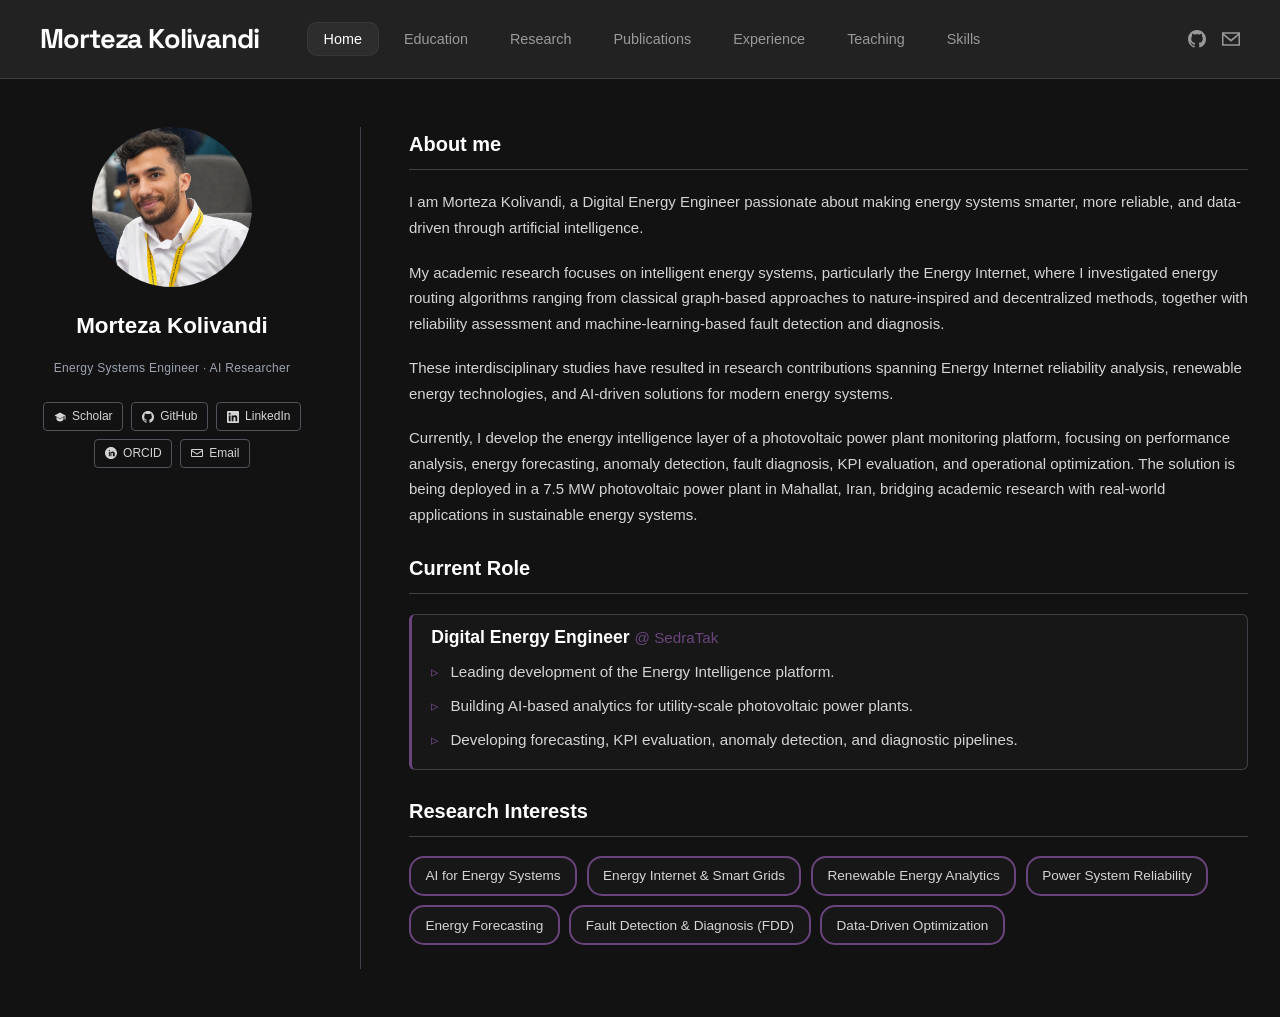
==== commit e54282b7: "Robust Fault Detection in CO2 Refrigeration Systems added" ====
--- a/index.html
+++ b/index.html
@@ -59,7 +59,7 @@
     <main class="container">
       <aside class="profile-sidebar">
         <img
-          src="assets/images/123.jpeg"
+          src="assets/images/123.png"
           alt="Morteza Kolivandi"
           class="profile-img"
         />
@@ -740,20 +740,72 @@
             <article class="research-card">
               <div class="research-image-wrapper">
                 <img
-                  src="assets/images/research-reliability.jpg"
-                  alt="PV Reliability Assessment"
+                  src="assets/images/DOEE-Building/DOEEBuilding.png"
+                  alt="Monthly Heating Load Calculation"
                   class="research-image"
                 />
-                <div class="research-tag">RELIABILITY</div>
+                <div class="research-tag">BUILDING ENERGY</div>
               </div>
               <div class="research-info">
-                <h3 class="research-card-title">PV Reliability Assessment</h3>
+                <h3 class="research-card-title">
+                  Monthly Heating Load Calculation
+                </h3>
                 <p class="research-card-summary">
-                  Fault Detection and Diagnosis (FDD) algorithms for large-scale
-                  photovoltaic installations, optimizing operational lifetime.
+                  Comparative analysis of monthly building heating-load
+                  calculations using ISO 13790 and EnergyPlus across different
+                  climates and building orientations.
                 </p>
                 <div class="research-action-area">
-                  <a href="/research/pv-reliability" class="thesis-link">
+                  <a
+                    href="https://github.com/Mortezano1/Monthly-Heating-Load-Calculation"
+                    class="thesis-link"
+                    target="_blank"
+                    rel="noopener noreferrer"
+                  >
+                    <span>View on GitHub</span>
+                    <svg
+                      xmlns="http://www.w3.org/2000/svg"
+                      width="16"
+                      height="16"
+                      viewBox="0 0 24 24"
+                      fill="none"
+                      stroke="currentColor"
+                      stroke-width="2"
+                      stroke-linecap="round"
+                      stroke-linejoin="round"
+                    >
+                      <line x1="7" y1="17" x2="17" y2="7"></line>
+                      <polyline points="7 7 17 7 17 17"></polyline>
+                    </svg>
+                  </a>
+                </div>
+              </div>
+            </article>
+
+            <!-- کارت سوم -->
+            <article class="research-card">
+              <div class="research-image-wrapper">
+                <img
+                  src="assets/images/co2-refrigeration-fdd/CaseStudy.png"
+                  alt="Fault Detection and Diagnosis in CO2 Refrigeration Systems"
+                  class="research-image"
+                />
+                <div class="research-tag">MACHINE LEARNING</div>
+              </div>
+              <div class="research-info">
+                <h3 class="research-card-title">
+                  Robust Fault Detection in CO2 Refrigeration Systems
+                </h3>
+                <p class="research-card-summary">
+                  Tree-based machine learning for optimal sensor selection and
+                  robust fault diagnosis under sensor noise in supermarket CO2
+                  refrigeration systems.
+                </p>
+                <div class="research-action-area">
+                  <a
+                    href="/research/co2-refrigeration-fdd/"
+                    class="thesis-link"
+                  >
                     <span>Read Project Details</span>
                     <svg
                       xmlns="http://www.w3.org/2000/svg"
@@ -774,26 +826,32 @@
               </div>
             </article>
 
-            <!-- کارت سوم -->
             <article class="research-card">
               <div class="research-image-wrapper">
                 <img
-                  src="assets/images/research-quantum.jpg"
-                  alt="Quantum Thermodynamics"
+                  src="assets/images/stochastic-optimization-energy-hub/ConsumptionProfile.png"
+                  alt="Stochastic Optimization in Multi-Carrier Energy Hub"
                   class="research-image"
                 />
-                <div class="research-tag">PHYSICS</div>
+                <div class="research-tag">STOCHASTIC OPTIMIZATION</div>
               </div>
               <div class="research-info">
-                <h3 class="research-card-title">Quantum Thermodynamics</h3>
+                <h3 class="research-card-title">
+                  Stochastic Optimization in Multi-Carrier Energy Hub
+                </h3>
                 <p class="research-card-summary">
-                  Investigating fundamental quantum mechanics limits on energy
-                  exchange and thermal equilibrium in micro-scale routing
-                  devices.
+                  Developed a robust stochastic optimization framework for
+                  multi-carrier energy hubs, incorporating electrical energy
+                  storage degradation to improve long-term planning and achieve
+                  a 7.4% improvement in economic performance.
                 </p>
+
                 <div class="research-action-area">
-                  <a href="/research/quantum-thermo" class="thesis-link">
-                    <span>Explore Theory</span>
+                  <a
+                    href="/research/stochastic-optimization-energy-hub/"
+                    class="thesis-link"
+                  >
+                    <span>Read Project Details</span>
                     <svg
                       xmlns="http://www.w3.org/2000/svg"
                       width="16"
@@ -816,29 +874,30 @@
             <article class="research-card">
               <div class="research-image-wrapper">
                 <img
-                  src="assets/images/stochastic-optimization-energy-hub/ConsumptionProfile.png"
-                  alt="Stochastic Optimization in Multi-Carrier Energy Hub"
+                  src="assets/images/temp-rain-prediction/Result.png"
+                  alt="Prediction of average rainfall and temperature for Iran"
                   class="research-image"
                 />
-                <div class="research-tag">STOCHASTIC OPTIMIZATION</div>
+                <div class="research-tag">CLIMATE PREDICTION</div>
               </div>
               <div class="research-info">
                 <h3 class="research-card-title">
-                  Stochastic Optimization in Multi-Carrier Energy Hub
+                  Average Rainfall and Temperature Prediction for Iran
                 </h3>
                 <p class="research-card-summary">
-                  Developed a robust stochastic optimization framework for
-                  multi-carrier energy hubs, incorporating electrical energy
-                  storage degradation to improve long-term planning and achieve
-                  a 7.4% improvement in economic performance.
+                  Applying machine learning methods to predict average rainfall
+                  and temperature patterns across Iran for climate analysis and
+                  environmental planning.
                 </p>
 
                 <div class="research-action-area">
                   <a
-                    href="/research/stochastic-optimization-energy-hub/"
+                    href="https://github.com/Mortezano1/The-prediction-of-average-rainfall-and-average-temperature-for-Iran-using-machine-learning"
                     class="thesis-link"
+                    target="_blank"
+                    rel="noopener noreferrer"
                   >
-                    <span>Read Project Details</span>
+                    <span>View on GitHub</span>
                     <svg
                       xmlns="http://www.w3.org/2000/svg"
                       width="16"
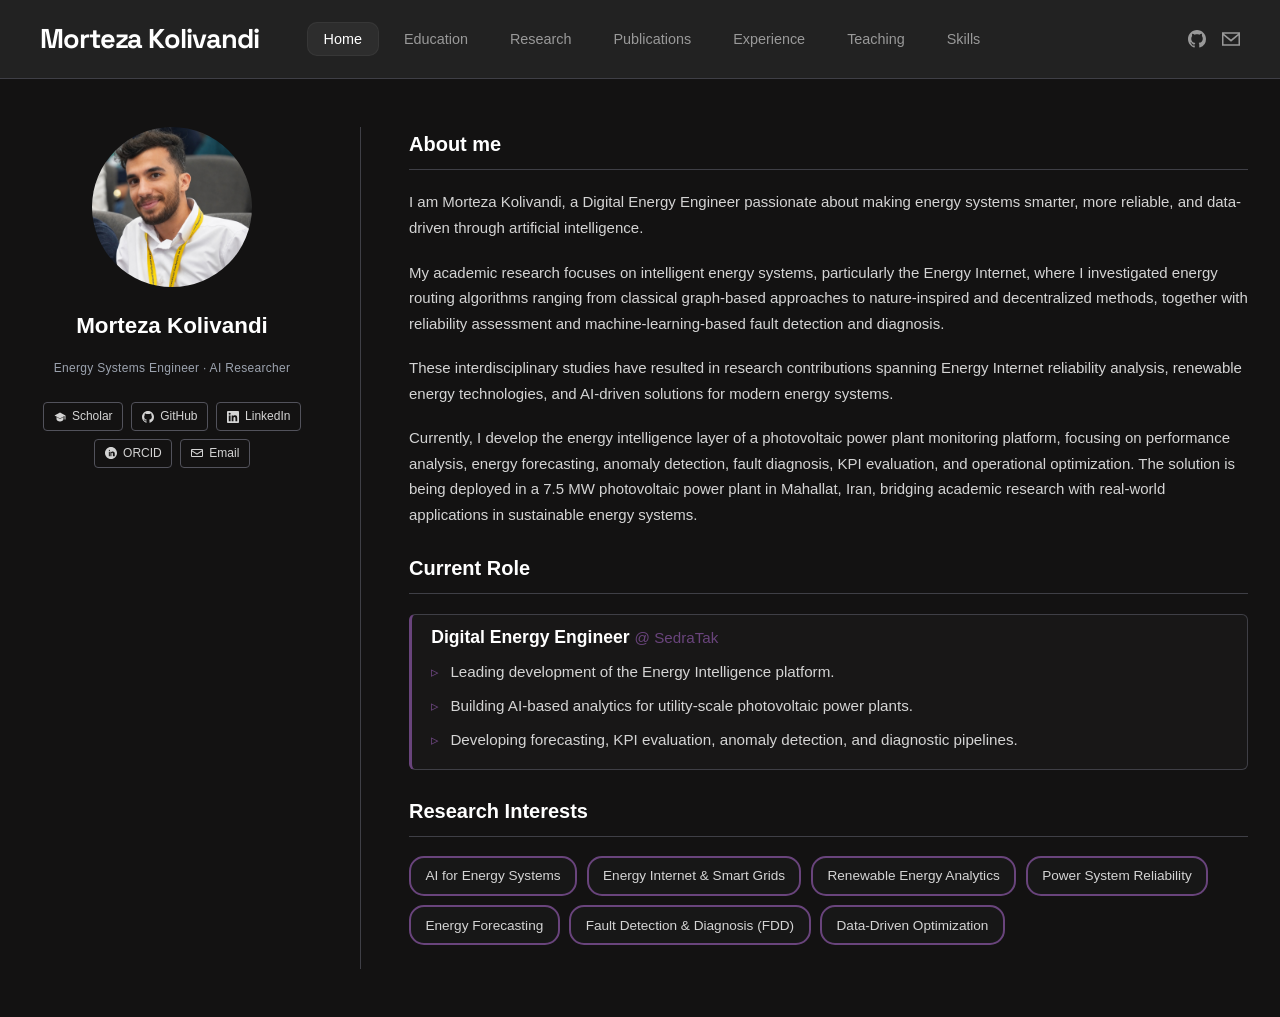
==== commit 17d45a60: "update" ====
--- a/index.html
+++ b/index.html
@@ -59,7 +59,7 @@
     <main class="container">
       <aside class="profile-sidebar">
         <img
-          src="assets/images/123.png"
+          src="assets/images/123.jpg"
           alt="Morteza Kolivandi"
           class="profile-img"
         />
--- a/css/styles.css
+++ b/css/styles.css
@@ -829,6 +829,26 @@
   flex-direction: column;
   transition: all 0.4s cubic-bezier(0.4, 0, 0.2, 1);
   backdrop-filter: blur(10px);
+}
+
+.research-card:nth-child(1) {
+  order: 2;
+}
+
+.research-card:nth-child(2) {
+  order: 4;
+}
+
+.research-card:nth-child(3) {
+  order: 1;
+}
+
+.research-card:nth-child(4) {
+  order: 3;
+}
+
+.research-card:nth-child(5) {
+  order: 5;
 }
 
 /* Image wrapper and hover zooms */
